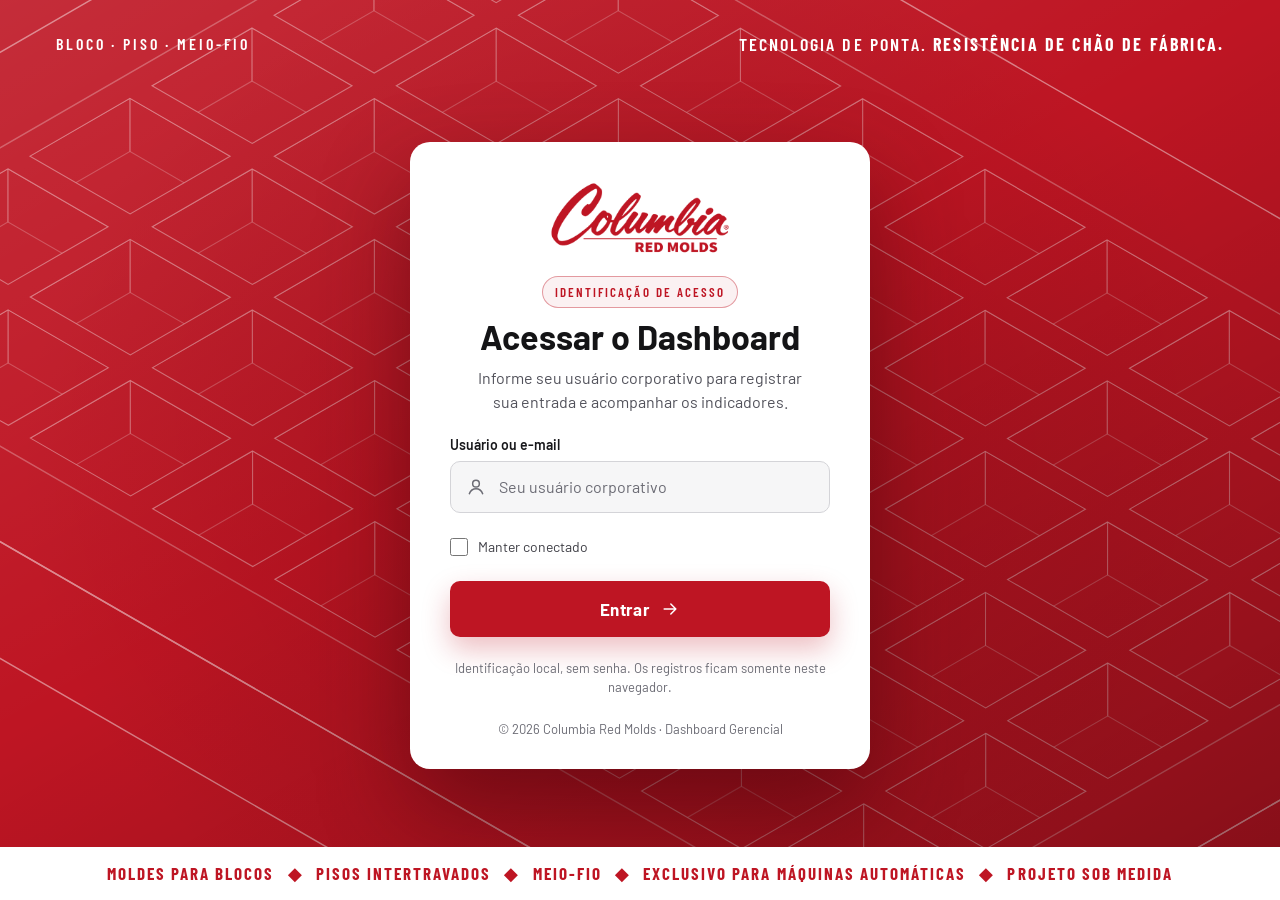
==== login.html @ 8912cd9e "pagina de login" ====
<!doctype html>
<html lang="pt-BR">
  <head>
    <meta charset="utf-8" />
    <meta name="viewport" content="width=device-width, initial-scale=1" />
    <meta name="description" content="Identificação de acesso ao Dashboard Gerencial Columbia Red Molds" />
    <title>Acessar o Dashboard — Columbia Red Molds</title>
    <link rel="icon" type="image/png" sizes="32x32" href="img/favicon.png?v=20261111" />
    <link rel="preconnect" href="https://fonts.googleapis.com" />
    <link rel="preconnect" href="https://fonts.gstatic.com" crossorigin />
    <link href="https://fonts.googleapis.com/css2?family=Barlow:wght@400;500;600;700&family=Barlow+Condensed:wght@600;700&display=swap" rel="stylesheet" />
    <link rel="stylesheet" href="login.css?v=20261113-1" />
    <script src="acesso.js?v=20261113-1" defer></script>
  </head>
  <body class="login-page">
    <header class="login-header">
      <p>Bloco · Piso · Meio-fio</p>
      <p>Tecnologia de ponta. <strong>Resistência de chão de fábrica.</strong></p>
    </header>
    <main class="login-main">
      <section class="login-card" aria-labelledby="titulo-login">
        <img class="login-logo" src="img/login-logo.png" alt="Columbia Red Molds" width="504" height="202" />
        <div class="login-heading">
          <span class="login-badge">Identificação de acesso</span>
          <h1 id="titulo-login">Acessar o Dashboard</h1>
          <p>Informe seu usuário corporativo para registrar sua entrada e acompanhar os indicadores.</p>
        </div>
        <form id="login-form">
          <div class="login-field">
            <label for="usuario">Usuário ou e-mail</label>
            <div class="login-input">
              <svg aria-hidden="true" viewBox="0 0 24 24"><circle cx="12" cy="8" r="4" /><path d="M4 20c1.5-4 4.5-6 8-6s6.5 2 8 6" /></svg>
              <input id="usuario" name="usuario" type="text" placeholder="Seu usuário corporativo" autocomplete="username" minlength="2" maxlength="100" required />
            </div>
          </div>
          <label class="login-remember"><input id="manter-conectado" name="manter-conectado" type="checkbox" />Manter conectado</label>
          <p id="login-error" class="login-error" role="alert" hidden></p>
          <button class="login-submit" type="submit">Entrar<svg aria-hidden="true" viewBox="0 0 24 24"><path d="M5 12h14M13 6l6 6-6 6" /></svg></button>
        </form>
        <p class="login-note">Identificação local, sem senha. Os registros ficam somente neste navegador.</p>
        <p class="login-copyright">© 2026 Columbia Red Molds · Dashboard Gerencial</p>
      </section>
    </main>
    <footer class="login-footer" aria-label="Soluções Columbia Red Molds">Moldes para blocos <span>◆</span> Pisos intertravados <span>◆</span> Meio-fio <span>◆</span> Exclusivo para máquinas automáticas <span>◆</span> Projeto sob medida</footer>
  </body>
</html>
---- login.css ----
:root { color-scheme: light; --login-red: #be1523; --login-ink: #18181b; font-family: Barlow, system-ui, sans-serif; }
*, *::before, *::after { box-sizing: border-box; }
body { margin: 0; }
[hidden] { display: none !important; }
.login-page { position: relative; display: flex; flex-direction: column; min-height: 100vh; min-height: 100svh; background: var(--login-red); color: #fff; }
.login-page::before { content: ""; position: absolute; inset: 0; background: url("img/login-grid.svg") center / cover; opacity: .5; pointer-events: none; }
.login-page::after { content: ""; position: absolute; inset: 0; background: radial-gradient(ellipse 620px 540px at 50% 52%, #3c000838, transparent), linear-gradient(150deg, #ffffff1a, transparent 45%, #0000004d); pointer-events: none; }
.login-header, .login-main, .login-footer { position: relative; z-index: 1; }
.login-header { display: flex; justify-content: space-between; align-items: center; flex-wrap: wrap; gap: 24px; padding: 32px 56px; }
.login-header p { margin: 0; font: 600 16px/1.4 "Barlow Condensed", sans-serif; text-transform: uppercase; letter-spacing: .18em; }
.login-header p:last-child { font-size: 18px; letter-spacing: .12em; text-align: right; }
.login-main { flex: 1; display: flex; justify-content: center; align-items: center; padding: 12px 24px 36px; }
.login-card { display: flex; flex-direction: column; gap: 22px; width: 100%; max-width: 460px; padding: 40px 40px 30px; border-radius: 20px; background: #fff; color: var(--login-ink); box-shadow: 0 40px 90px #3c000873; }
.login-logo { display: block; align-self: center; width: auto; height: 72px; max-width: 100%; object-fit: contain; }
.login-heading { display: flex; flex-direction: column; align-items: center; gap: 10px; text-align: center; }
.login-badge { padding: 6px 12px; border: 1px solid #be152366; border-radius: 999px; background: #be15230f; color: var(--login-red); font: 600 13px/1.4 "Barlow Condensed", sans-serif; letter-spacing: .16em; text-transform: uppercase; }
h1 { margin: 0; color: #141416; font-size: 34px; line-height: 1.1; font-weight: 700; }
.login-heading p { margin: 0; max-width: 340px; color: #52525b; font-size: 16px; line-height: 1.5; }
form { display: flex; flex-direction: column; gap: 20px; }
.login-field { display: grid; gap: 8px; }
.login-field label { font-size: 14px; font-weight: 600; }
.login-input { position: relative; }
svg { width: 20px; height: 20px; fill: none; stroke: currentColor; stroke-width: 1.8; stroke-linecap: round; stroke-linejoin: round; }
.login-input svg { position: absolute; left: 16px; top: 16px; color: #6b6b74; pointer-events: none; }
.login-input input { width: 100%; height: 52px; padding: 0 16px 0 48px; border: 1px solid #d4d4d8; border-radius: 10px; background: #f6f6f7; color: var(--login-ink); font: 16px Barlow, system-ui, sans-serif; }
.login-input input::placeholder { color: #6b6b74; }
.login-remember { display: flex; align-items: center; gap: 10px; min-height: 28px; color: #3f3f46; font-size: 14px; cursor: pointer; }
.login-remember input { width: 18px; height: 18px; margin: 0; accent-color: var(--login-red); }
.login-submit { display: flex; justify-content: center; align-items: center; gap: 10px; min-height: 56px; border: 0; border-radius: 10px; background: var(--login-red); color: #fff; font: 700 17px Barlow, system-ui, sans-serif; letter-spacing: .02em; box-shadow: 0 12px 28px #be152347; cursor: pointer; }
.login-submit:hover { background: #8e0e1c; }
.login-submit:disabled { cursor: wait; opacity: .7; }
input:focus-visible, button:focus-visible { outline: 3px solid #be152380; outline-offset: 3px; }
.login-error { margin: 0; padding: 10px 12px; border: 1px solid #be152355; border-radius: 10px; background: #fff3f4; color: #9e0f1e; font-size: 14px; line-height: 1.4; }
.login-note, .login-copyright { margin: 0; color: #6b6b74; font-size: 13px; line-height: 1.5; text-align: center; }
.login-footer { padding: 14px 24px; background: #fff; color: var(--login-red); font: 700 17px/1.5 "Barlow Condensed", sans-serif; text-align: center; letter-spacing: .12em; text-transform: uppercase; }
.login-footer span { padding-inline: 8px; }
@media (max-width: 700px) {
  .login-header { padding: 24px; gap: 12px; }
  .login-header p { font-size: 14px; }
  .login-header p:last-child { font-size: 15px; text-align: left; }
  .login-main { padding: 12px 16px 28px; }
  .login-card { padding: 30px 24px 24px; }
  h1 { font-size: 30px; }
  .login-footer { font-size: 14px; padding: 12px 16px; }
}
@media (prefers-reduced-motion: reduce) { *, *::before, *::after { scroll-behavior: auto !important; transition: none !important; } }
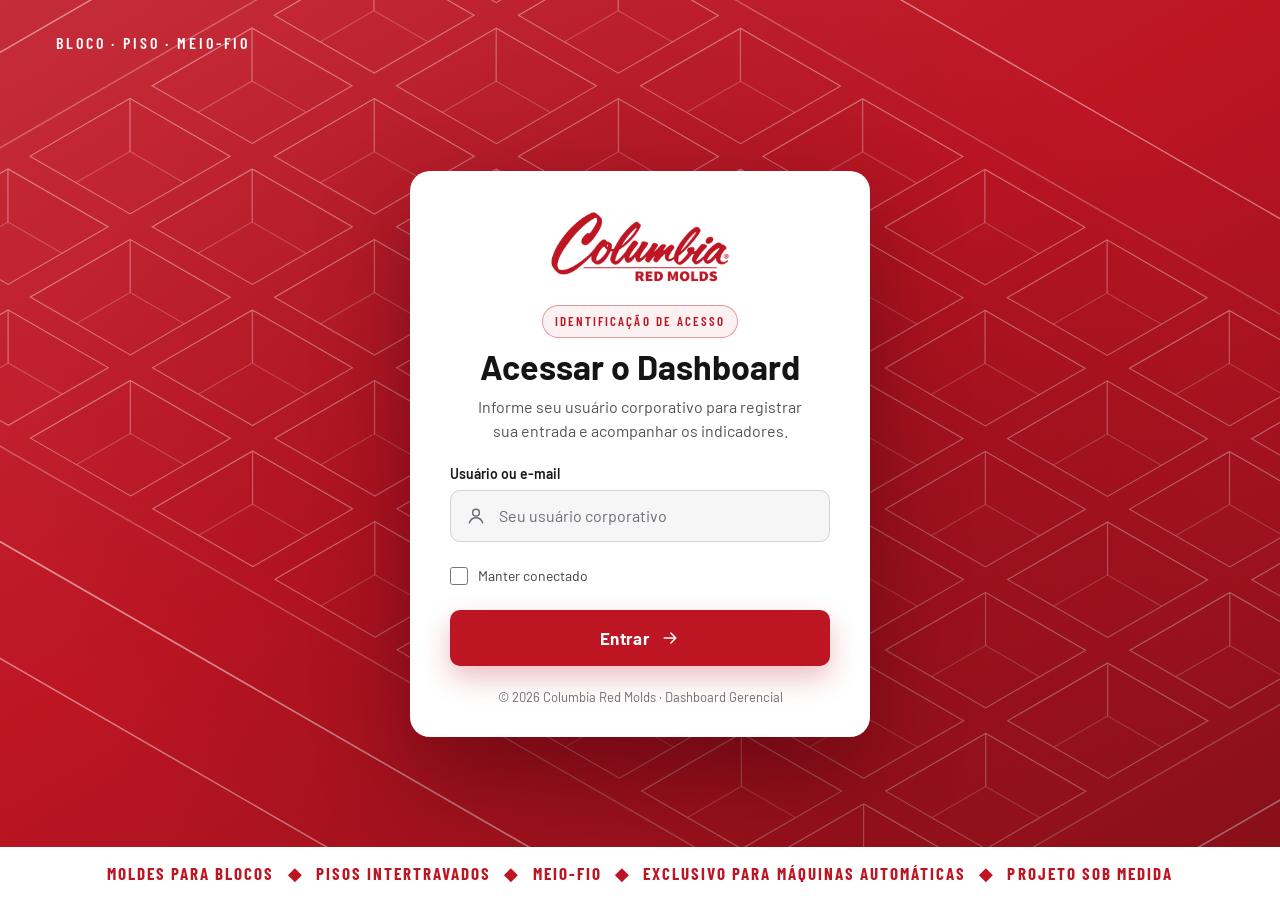
==== commit 6913f506: "Alteração" ====
--- a/login.html
+++ b/login.html
@@ -15,7 +15,6 @@
   <body class="login-page">
     <header class="login-header">
       <p>Bloco · Piso · Meio-fio</p>
-      <p>Tecnologia de ponta. <strong>Resistência de chão de fábrica.</strong></p>
     </header>
     <main class="login-main">
       <section class="login-card" aria-labelledby="titulo-login">
@@ -37,7 +36,6 @@
           <p id="login-error" class="login-error" role="alert" hidden></p>
           <button class="login-submit" type="submit">Entrar<svg aria-hidden="true" viewBox="0 0 24 24"><path d="M5 12h14M13 6l6 6-6 6" /></svg></button>
         </form>
-        <p class="login-note">Identificação local, sem senha. Os registros ficam somente neste navegador.</p>
         <p class="login-copyright">© 2026 Columbia Red Molds · Dashboard Gerencial</p>
       </section>
     </main>
--- a/login.css
+++ b/login.css
@@ -8,7 +8,6 @@
 .login-header, .login-main, .login-footer { position: relative; z-index: 1; }
 .login-header { display: flex; justify-content: space-between; align-items: center; flex-wrap: wrap; gap: 24px; padding: 32px 56px; }
 .login-header p { margin: 0; font: 600 16px/1.4 "Barlow Condensed", sans-serif; text-transform: uppercase; letter-spacing: .18em; }
-.login-header p:last-child { font-size: 18px; letter-spacing: .12em; text-align: right; }
 .login-main { flex: 1; display: flex; justify-content: center; align-items: center; padding: 12px 24px 36px; }
 .login-card { display: flex; flex-direction: column; gap: 22px; width: 100%; max-width: 460px; padding: 40px 40px 30px; border-radius: 20px; background: #fff; color: var(--login-ink); box-shadow: 0 40px 90px #3c000873; }
 .login-logo { display: block; align-self: center; width: auto; height: 72px; max-width: 100%; object-fit: contain; }
@@ -31,13 +30,12 @@
 .login-submit:disabled { cursor: wait; opacity: .7; }
 input:focus-visible, button:focus-visible { outline: 3px solid #be152380; outline-offset: 3px; }
 .login-error { margin: 0; padding: 10px 12px; border: 1px solid #be152355; border-radius: 10px; background: #fff3f4; color: #9e0f1e; font-size: 14px; line-height: 1.4; }
-.login-note, .login-copyright { margin: 0; color: #6b6b74; font-size: 13px; line-height: 1.5; text-align: center; }
+.login-copyright { margin: 0; color: #6b6b74; font-size: 13px; line-height: 1.5; text-align: center; }
 .login-footer { padding: 14px 24px; background: #fff; color: var(--login-red); font: 700 17px/1.5 "Barlow Condensed", sans-serif; text-align: center; letter-spacing: .12em; text-transform: uppercase; }
 .login-footer span { padding-inline: 8px; }
 @media (max-width: 700px) {
   .login-header { padding: 24px; gap: 12px; }
   .login-header p { font-size: 14px; }
-  .login-header p:last-child { font-size: 15px; text-align: left; }
   .login-main { padding: 12px 16px 28px; }
   .login-card { padding: 30px 24px 24px; }
   h1 { font-size: 30px; }
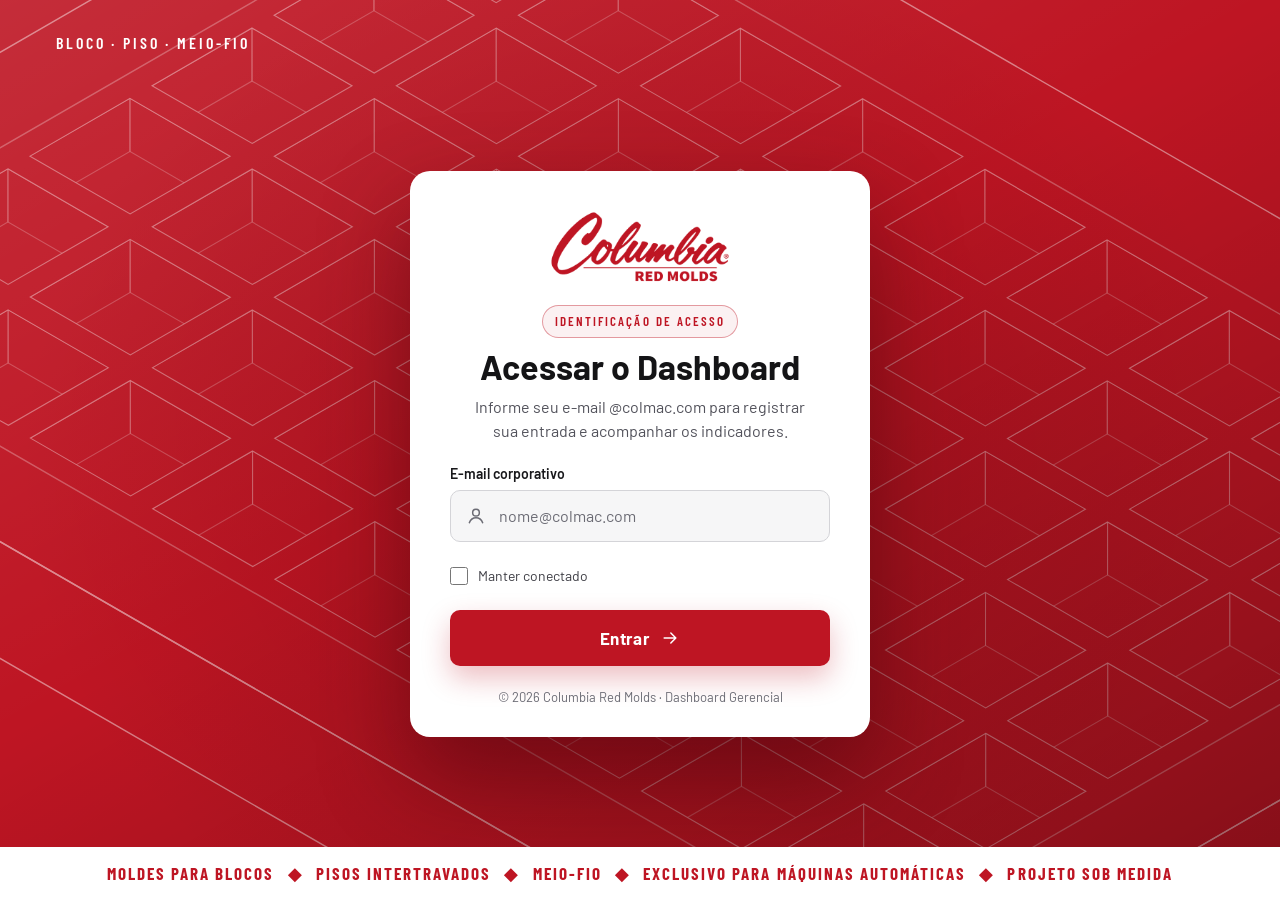
==== commit 44724ef3: "liberação de acesso" ====
--- a/login.html
+++ b/login.html
@@ -10,7 +10,7 @@
     <link rel="preconnect" href="https://fonts.gstatic.com" crossorigin />
     <link href="https://fonts.googleapis.com/css2?family=Barlow:wght@400;500;600;700&family=Barlow+Condensed:wght@600;700&display=swap" rel="stylesheet" />
     <link rel="stylesheet" href="login.css?v=20261113-1" />
-    <script src="acesso.js?v=20261113-1" defer></script>
+    <script src="acesso.js?v=20261113-colmac-2" defer></script>
   </head>
   <body class="login-page">
     <header class="login-header">
@@ -22,14 +22,14 @@
         <div class="login-heading">
           <span class="login-badge">Identificação de acesso</span>
           <h1 id="titulo-login">Acessar o Dashboard</h1>
-          <p>Informe seu usuário corporativo para registrar sua entrada e acompanhar os indicadores.</p>
+          <p>Informe seu e-mail @colmac.com para registrar sua entrada e acompanhar os indicadores.</p>
         </div>
         <form id="login-form">
           <div class="login-field">
-            <label for="usuario">Usuário ou e-mail</label>
+            <label for="usuario">E-mail corporativo</label>
             <div class="login-input">
               <svg aria-hidden="true" viewBox="0 0 24 24"><circle cx="12" cy="8" r="4" /><path d="M4 20c1.5-4 4.5-6 8-6s6.5 2 8 6" /></svg>
-              <input id="usuario" name="usuario" type="text" placeholder="Seu usuário corporativo" autocomplete="username" minlength="2" maxlength="100" required />
+              <input id="usuario" name="usuario" type="email" placeholder="nome@colmac.com" autocomplete="email" autocapitalize="none" spellcheck="false" maxlength="254" required />
             </div>
           </div>
           <label class="login-remember"><input id="manter-conectado" name="manter-conectado" type="checkbox" />Manter conectado</label>
